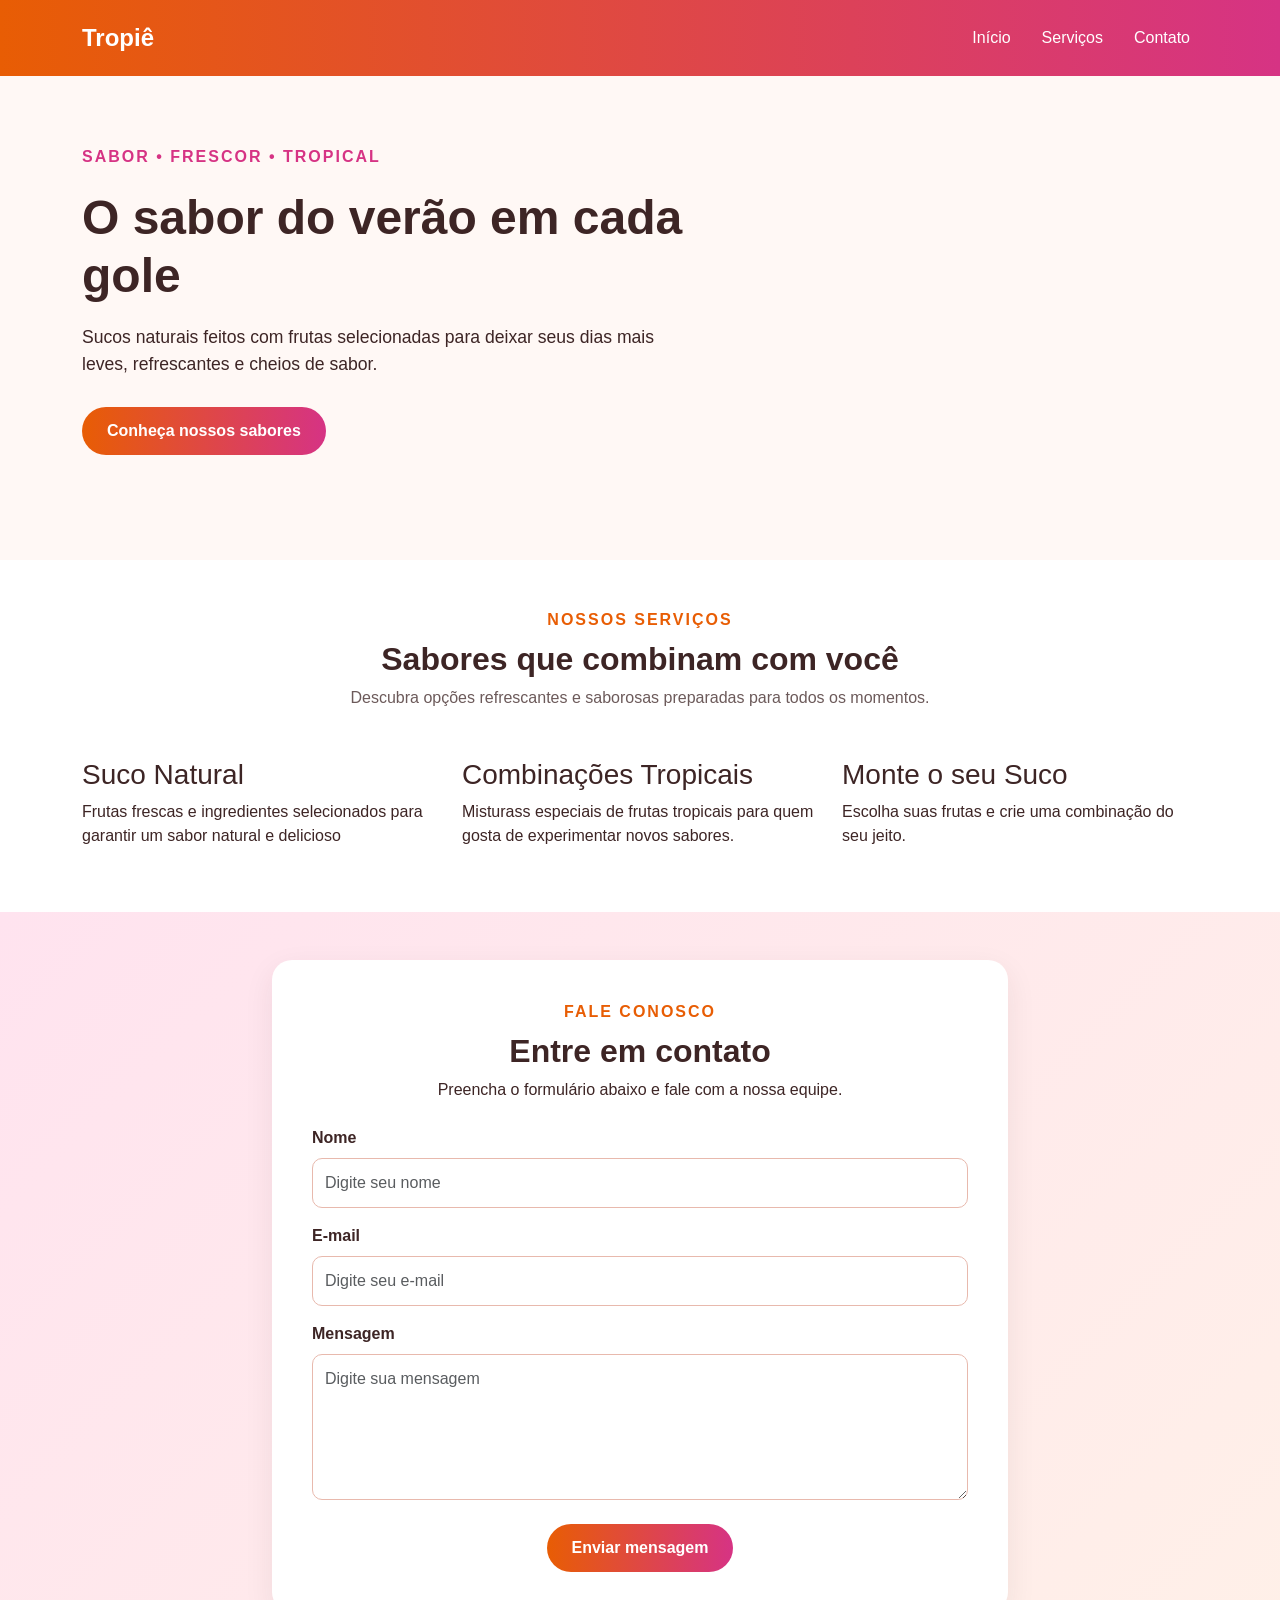
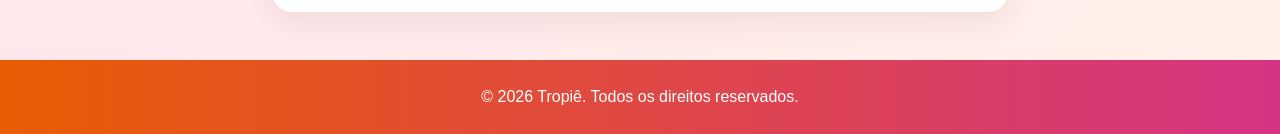
==== index.html @ fa17b64a "corrigindo" ====
<!DOCTYPE html>
<html lang="pt-br">

<head>
    <meta charset="UTF-8">
    <meta name="viewport" content="width=device-width, initial-scale=1.0">

    <title>Tropiê</title>
    <link
        href="https://cdn.jsdelivr.net/npm/bootstrap@5.3.0-alpha2/dist/css/bootstrap.min.css"
        rel="stylesheet"
        integrity="sha384-aFq/bzH65dt+w6FI2ooMVUpc+21e0SRygnTpmBvdBgSdnuTN7QbdgL+OapgHtvPp"
        crossorigin="anonymous">
    
    <link rel="stylesheet" href="./estilos.css">
</head>

<body>

    <header>
        <nav class="navbar navbar-expand-lg navbar-dark fixed-top">
            <div class="container">

                <a class="navbar-brand fw-bold" href="#hero">
                    Tropiê
                </a>
                <button
                    class="navbar-toggler"
                    type="button"
                    data-bs-toggle="collapse"
                    data-bs-target="#menuNavegacao"
                    aria-controls="menuNavegacao"
                    aria-expanded="false"
                    aria-label="Abrir menu">

                    <span class="navbar-toggler-icon"></span>
                </button>

                <div class="collapse navbar-collapse" id="menuNavegacao">

                    <ul class="navbar-nav ms-auto">

                        <li class="nav-item">
                            <a class="nav-link" href="#hero">
                                Início
                            </a>
                        </li>

                        <li class="nav-item">
                            <a class="nav-link" href="#features">
                                Serviços
                            </a>
                        </li>

                        <li class="nav-item">
                            <a class="nav-link" href="#contato">
                                Contato
                            </a>
                        </li>

                    </ul>

                </div>

            </div>
        </nav>

    </header>

    <main>

        <section id="hero" class="hero">

            <div class="container">

                <div class="row align-items-center">

                    <div class="col-lg-7 text-center text-lg-start">

                        <p class="hero-subtitle">
                            SABOR • FRESCOR • TROPICAL
                        </p>

                        <h1>
                            O sabor do verão em cada gole
                        </h1>

                        <p class="hero-text">
                           Sucos naturais feitos com frutas selecionadas para deixar seus dias mais leves, refrescantes e cheios de sabor.
                        </p>

                        <a href="#features" class="btn btn-principal">
                            Conheça nossos sabores
                        </a>

                    </div>

                </div>

            </div>

        </section>

        <section id="features" class="features py-5">

            <div class="container">

                <div class="text-center mb-5">

                    <p class="section-subtitle">
                        NOSSOS SERVIÇOS
                    </p>

                    <h2>
                        Sabores que combinam com você
                    </h2>

                    <p class="section-description">
                        Descubra opções refrescantes e saborosas preparadas para todos os momentos.
                    </p>

                </div>

                <div class="row g-4">

                    <div class="col-12 col-md-6 col-lg-4">

                        <div class="feature-card h-100">

                            <h3>
                                Suco Natural
                            </h3>

                            <p>
                                Frutas frescas e ingredientes selecionados para garantir um sabor natural e delicioso
                            </p>

                        </div>

                    </div>

                    <div class="col-12 col-md-6 col-lg-4">

                        <div class="feature-card h-100">

                            <h3>
                                Combinações Tropicais 
                            </h3>

                            <p>
                               Misturass especiais de frutas tropicais para quem gosta de experimentar novos sabores.
                            </p>

                        </div>

                    </div>

                    <div class="col-12 col-md-12 col-lg-4">

                        <div class="feature-card h-100"> 

                            <h3>
                               Monte o seu Suco
                            </h3>

                            <p>
                             Escolha suas frutas e crie uma combinação do seu jeito.
                            </p>

                        </div>

                    </div>

                </div>

            </div>

        </section>

        <section id="contato" class="contato py-5">

            <div class="container">

                <div class="row justify-content-center">

                    <div class="col-12 col-lg-8">

                        <div class="contact-box">

                            <div class="text-center mb-4">

                                <p class="section-subtitle">
                                    FALE CONOSCO
                                </p>

                                <h2>
                                    Entre em contato
                                </h2>

                                <p>
                                    Preencha o formulário abaixo e fale com a
                                    nossa equipe.
                                </p>

                            </div>

                            <form>

                                <div class="mb-3">

                                    <label for="nome" class="form-label">
                                        Nome
                                    </label>

                                    <input
                                        type="text"
                                        class="form-control"
                                        id="nome"
                                        name="nome"
                                        placeholder="Digite seu nome"
                                        required>

                                </div>

                                <div class="mb-3">

                                    <label for="email" class="form-label">
                                        E-mail
                                    </label>

                                    <input
                                        type="email"
                                        class="form-control"
                                        id="email"
                                        name="email"
                                        placeholder="Digite seu e-mail"
                                        required>

                                </div>

                                <div class="mb-4">

                                    <label for="mensagem" class="form-label">
                                        Mensagem
                                    </label>

                                    <textarea
                                        class="form-control"
                                        id="mensagem"
                                        name="mensagem"
                                        rows="5"
                                        placeholder="Digite sua mensagem"
                                        required></textarea>

                                </div>

                                <div class="text-center">

                                    <button
                                        type="submit"
                                        class="btn btn-principal">
                                        Enviar mensagem
                                    </button>

                                </div>

                            </form>

                        </div>

                    </div>

                </div>

            </div>

        </section>

    </main>


    <footer class="footer">

        <div class="container text-center">

            <p class="mb-0">
                &copy; 2026 Tropiê. Todos os direitos reservados.
            </p>

        </div>

    </footer>


    <!-- Bootstrap JavaScript -->
    <script
        src="https://cdn.jsdelivr.net/npm/bootstrap@5.3.0-alpha2/dist/js/bootstrap.bundle.min.js"
        integrity="sha384-qKXV1j0HvMUeCBQ+QVp7JcfGl760yU08IQ+GpUo5hlbpg51QRiuqHAJz8+BrxE/N"
        crossorigin="anonymous">
    </script>

    <!-- JavaScript do projeto -->
    <script src="./script.js"></script>

</body>

</html>
---- estilos.css ----
html {
    scroll-behavior: smooth;
}

body {
    margin: 0;
    font-family: Arial, sans-serif;
    color: #3d2525;
    background-color: #fff8f5;
}

.navbar {
    background: linear-gradient(90deg, #e85d04, #d63384);
    padding: 15px 0;
}

.navbar-brand {
    font-size: 1.5rem;
}

.nav-link {
    color: #ffffff ;
    margin-left: 15px;
}

.nav-link:hover {
    color: #ffe0d6 ;
}

.hero {
    min-height: 560px;
    padding: 100px 0 60px;
    display: flex;
    align-items: center;

    background: linear-gradient(
        135deg,
        #fff0e8,
        #ffe3ef
        
    );
    background-image: url(https://i.pinimg.com/1200x/25/2e/a6/252ea6918b99beee2ba788b3605ee233.jpg);
     background-repeat: no-repeat;
     background-size: cover;
}

.hero-subtitle {
    color: #d63384;
    font-weight: bold;
    letter-spacing: 2px;
}

.hero h1 {
    font-size: 3rem;
    font-weight: bold;
    margin: 20px 0;
}

.hero-text {
    font-size: 1.1rem;
    max-width: 600px;
    margin-bottom: 30px;
}

.btn-principal {
    background: linear-gradient(90deg, #e85d04, #d63384);
    border: none;
    color: #ffffff;
    padding: 12px 25px;
    border-radius: 25px;
    font-weight: bold;
}

.btn-principal:hover {
    color: #ffffff;
    transform: translateY(-2px);
}

.features {
    background-color: #ffffff;
}

.section-subtitle {
    color: #e85d04;
    font-weight: bold;
    letter-spacing: 2px;
    margin-bottom: 8px;
}

.features h2,
.contato h2 {
    font-weight: bold;
}

.section-description {
    color: #6c5a5a;
}

.contato {
    background: linear-gradient(
        135deg,
        #ffe3ef,
        #fff0e8
    );
}

.contact-box {
    background-color: #ffffff;
    padding: 40px;
    border-radius: 20px;

    box-shadow: 0 10px 30px rgba(61, 37, 37, 0.08);
}


.form-label {
    font-weight: bold;
}

.form-control {
    border: 1px solid #e8b9ad;
    border-radius: 10px;
    padding: 12px;
}

.form-control:focus {
    border-color: #d63384;

    box-shadow: 0 0 0 0.2rem rgba(214, 51, 132, 0.15);
}


.footer {
    background: linear-gradient(90deg, #e85d04, #d63384);
    color: #ffffff;
    padding: 25px 0;
}

/*Responsividade*/

/*Tablet*/
@media (max-width: 991px) {

    .hero {
        text-align: center;
    }

    .hero h1 {
        font-size: 2.5rem;
    }

    .hero-text {
        margin-left: auto;
        margin-right: auto;
    }


}

/*Celular*/
@media (max-width: 576px) {

    .hero {
        padding: 120px 20px 60px;
    }

    .hero h1 {
        font-size: 2rem;
    }

    .hero-text {
        font-size: 1rem;
    }

    .contact-box {
        padding: 25px 20px;
    }

    .navbar {
        padding: 12px 10px;
    }

}
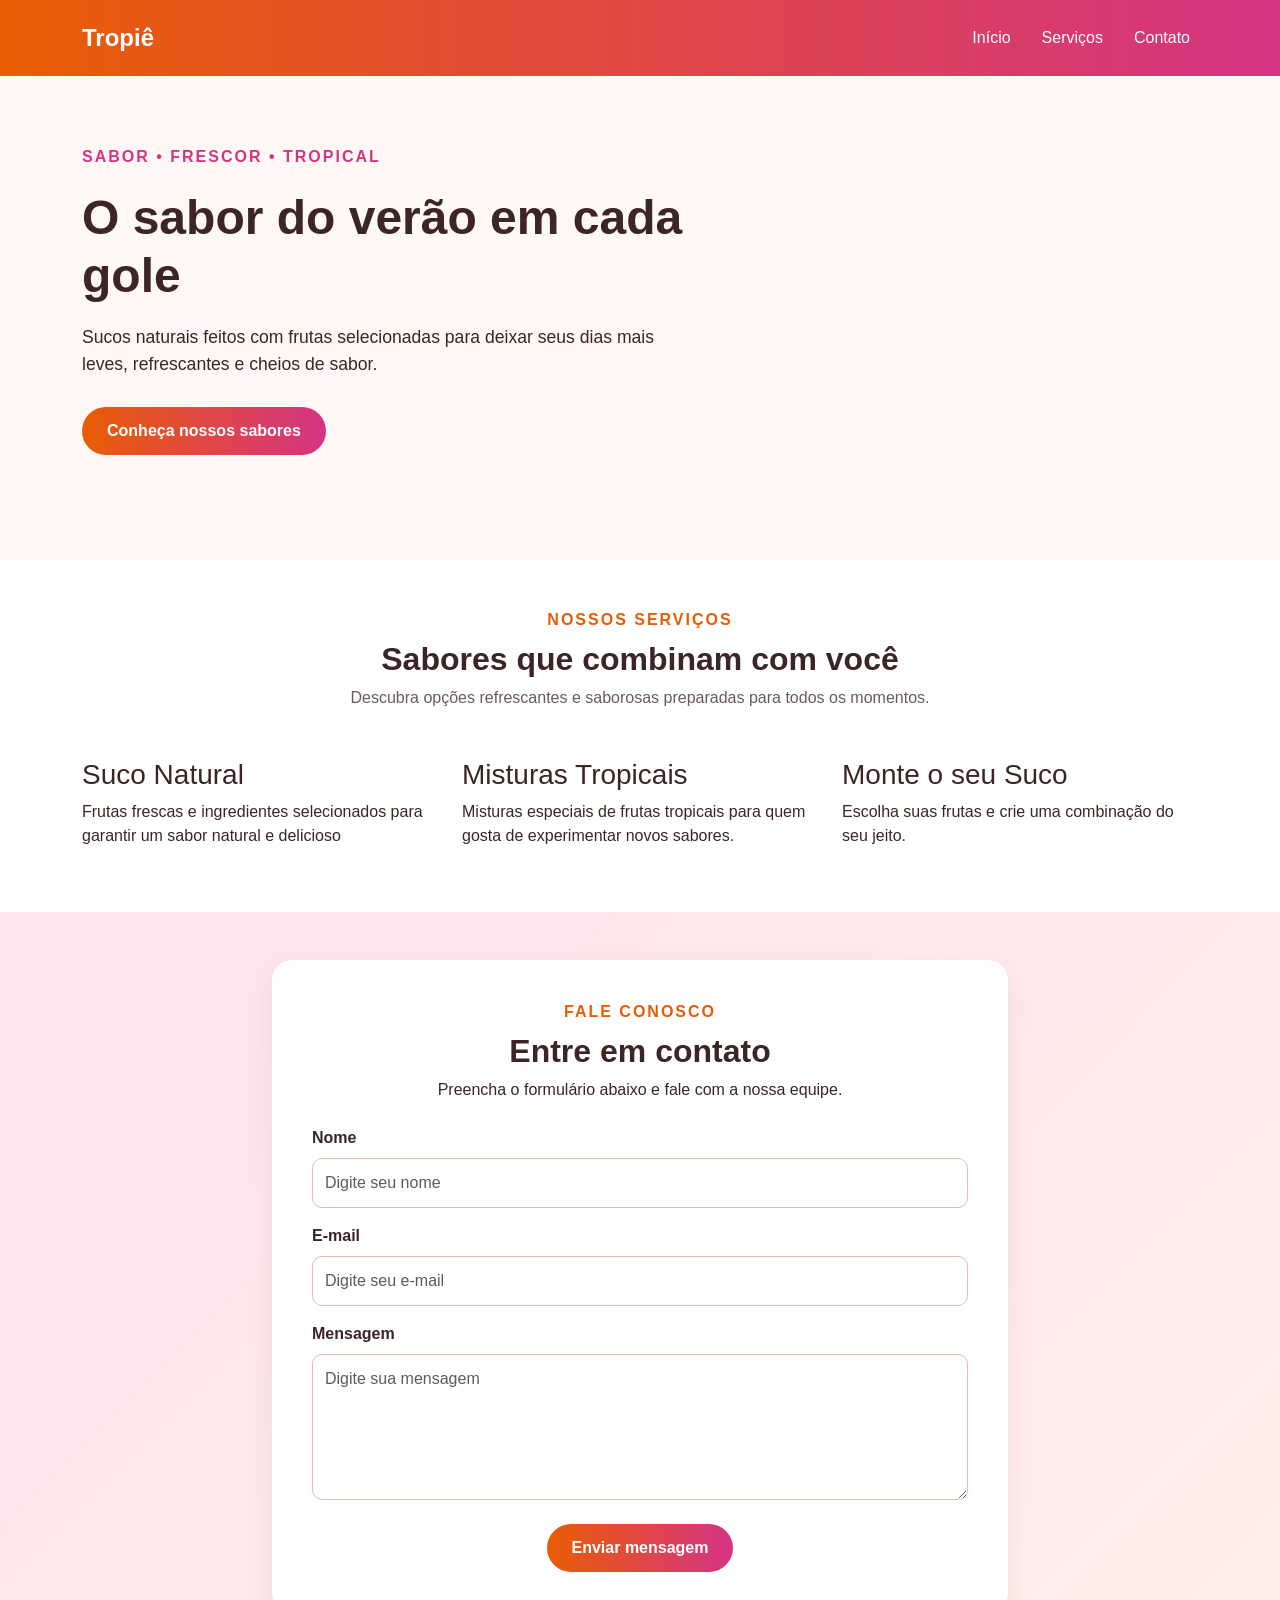
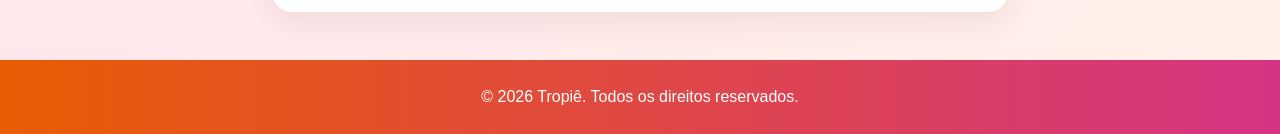
==== commit f1277875: "corrigindo erro" ====
--- a/index.html
+++ b/index.html
@@ -144,11 +144,11 @@
                         <div class="feature-card h-100">
 
                             <h3>
-                                Combinações Tropicais 
+                                Misturas Tropicais 
                             </h3>
 
                             <p>
-                               Misturass especiais de frutas tropicais para quem gosta de experimentar novos sabores.
+                               Misturas especiais de frutas tropicais para quem gosta de experimentar novos sabores.
                             </p>
 
                         </div>
@@ -299,8 +299,7 @@
         crossorigin="anonymous">
     </script>
 
-    <!-- JavaScript do projeto -->
-    <script src="./script.js"></script>
+
 
 </body>
 
